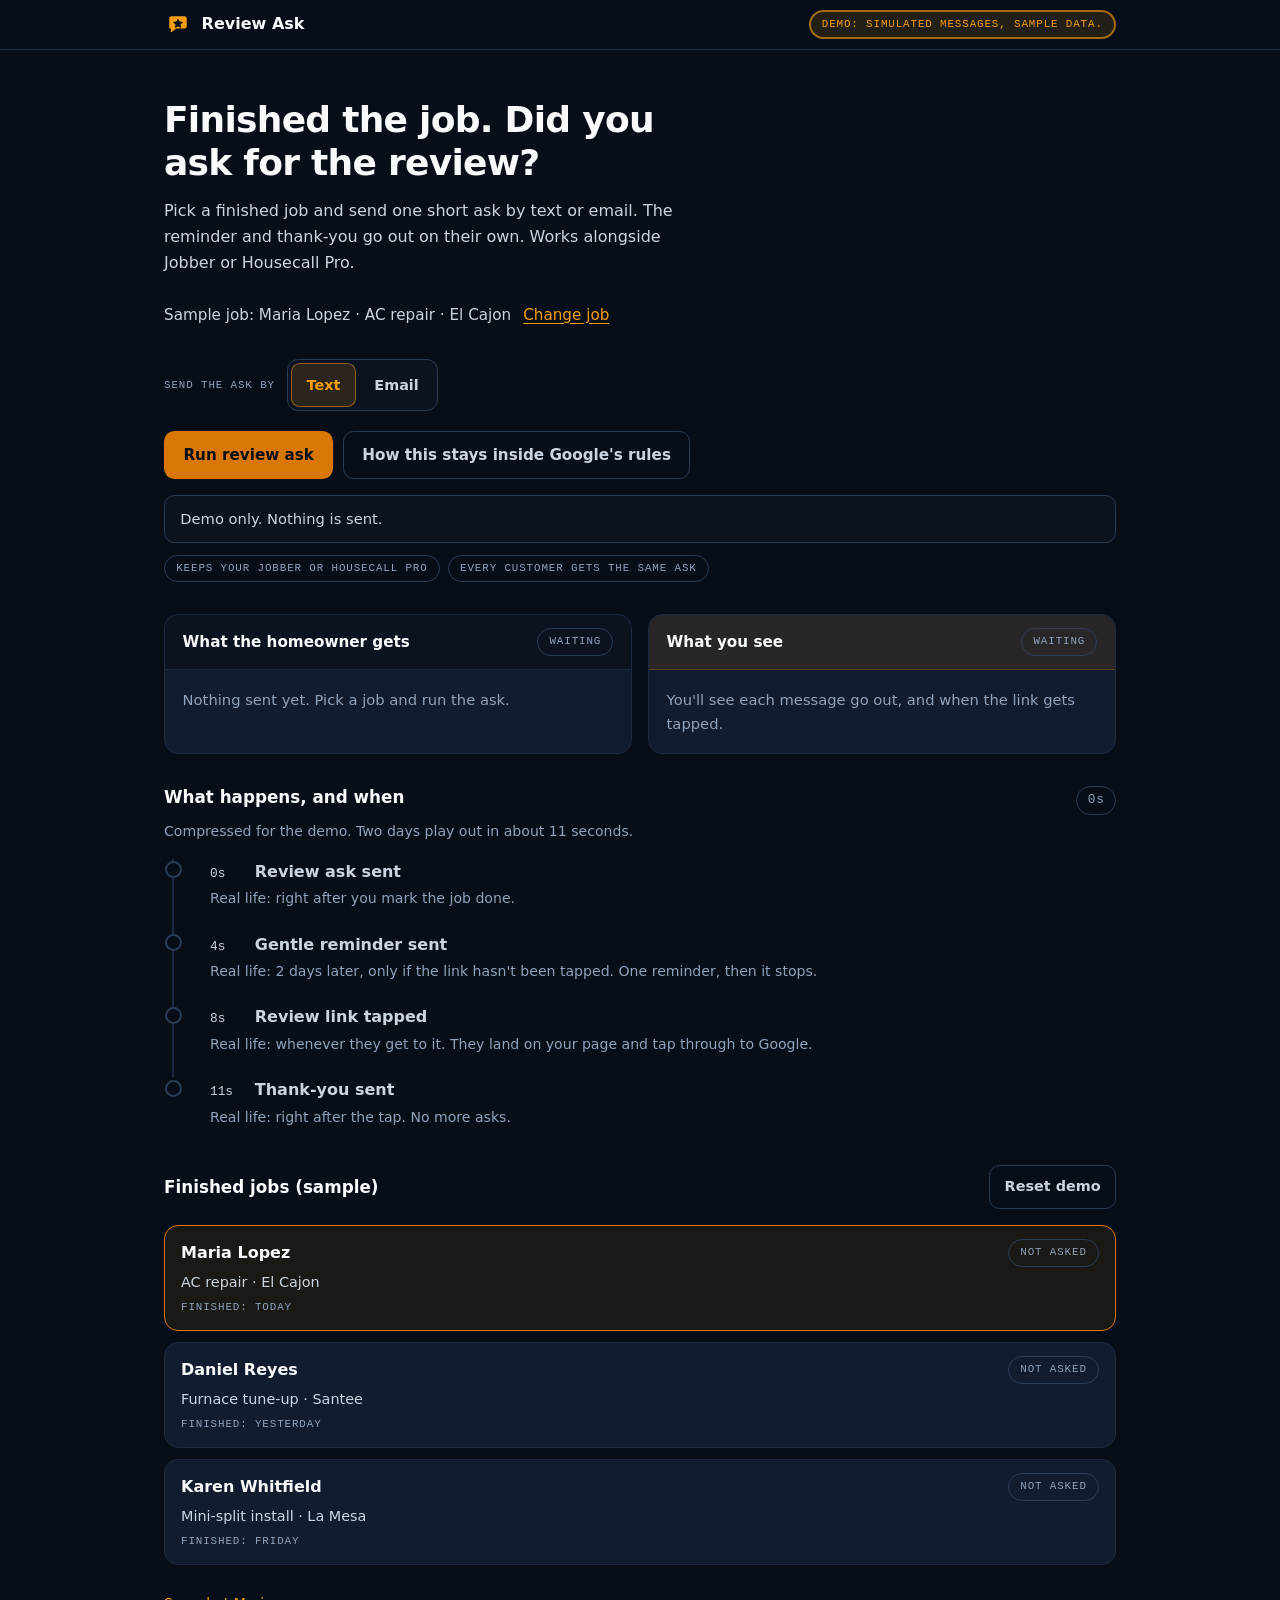
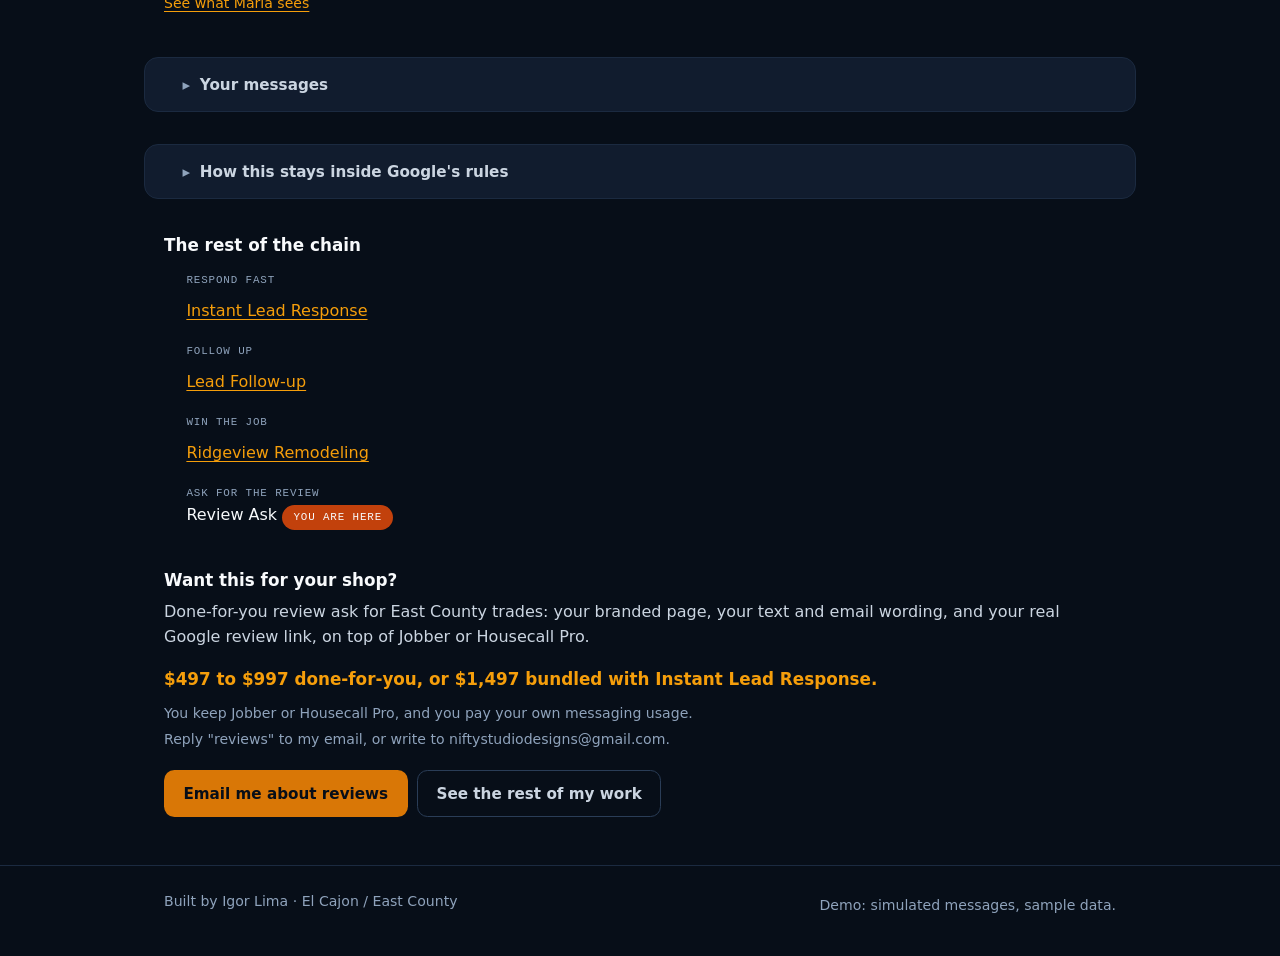
==== index.html @ 1dc6a0d9 "Review Ask: the after-job review demo The fourth demo in the chain, and the one that closes it: resp" ====
<!doctype html>
<html lang="en">
  <head>
    <!--
      First element in head on purpose: a policy that arrives after the first
      script tag has already lost. default-src 'none' means anything not named
      below is refused, so a stray CDN link or a tracker pasted in later fails
      loudly in the console instead of quietly working.

      frame-ancestors cannot be set from a meta tag, only from a response
      header, and GitHub Pages does not let you set headers. Noted in the
      README rather than pretended away.
    -->
    <meta
      http-equiv="Content-Security-Policy"
      content="default-src 'none'; script-src 'self'; style-src 'self'; img-src 'self' data:; connect-src 'none'; font-src 'none'; object-src 'none'; base-uri 'none'; form-action 'none'"
    />
    <meta name="referrer" content="no-referrer" />
    <meta charset="UTF-8" />
    <meta name="viewport" content="width=device-width, initial-scale=1" />
    <meta name="theme-color" content="#070E18" />

    <title>Review Ask: the after-job review demo for East County trades</title>
    <meta
      name="description"
      content="A simulated demo of the after-job Google review ask for HVAC and plumbing owners in East County San Diego. One short ask by text or email, a gentle reminder if the link was not tapped, and a thank-you after. Works alongside Jobber or Housecall Pro."
    />
    <meta name="author" content="Igor Lima" />
    <link rel="canonical" href="https://igorcsis.github.io/review-ask/" />
    <link rel="icon" type="image/svg+xml" href="assets/favicon.svg" />

    <!--
      Absolute URLs on purpose. Scrapers do not resolve relative paths, and a
      project page served from /review-ask/ makes that easy to get wrong. No
      og:image tag: there is no image file in this repo, and pointing at one
      that does not exist is worse than having none.
    -->
    <meta property="og:type" content="website" />
    <meta property="og:site_name" content="Review Ask" />
    <meta property="og:title" content="Finished the job. Did you ask for the review?" />
    <meta
      property="og:description"
      content="A simulated demo: one short review ask by text or email, a reminder if the link was not tapped, and a thank-you after. Nothing is sent."
    />
    <meta property="og:url" content="https://igorcsis.github.io/review-ask/" />
    <meta property="og:locale" content="en_US" />
    <meta name="twitter:card" content="summary" />

    <link rel="stylesheet" href="styles.css" />
  </head>

  <body>
    <a class="skip-link" href="#main">Skip to the demo</a>

    <header class="site-header">
      <div class="wrap">
        <span class="wordmark">
          <img src="assets/logo.svg" alt="" width="28" height="28" />
          Review Ask
        </span>
        <!--
          The honesty chip lives in the header so it is on screen at every
          scroll position, not only above the fold. Nothing here sends
          anything, and that has to be impossible to miss.
        -->
        <span class="chip chip-demo">Demo: simulated messages, sample data.</span>
      </div>
    </header>

    <main id="main">
      <section class="hero wrap">
        <h1>Finished the job. Did you ask for the review?</h1>
        <p class="sub">
          Pick a finished job and send one short ask by text or email. The reminder and thank-you
          go out on their own. Works alongside Jobber or Housecall Pro.
        </p>

        <p class="selected-line">
          <span id="selected-job">Sample job: Maria Lopez &middot; AC repair &middot; El Cajon</span>
          <a class="inline-link" href="#jobs">Change job</a>
        </p>

        <div class="source-pick">
          <span class="source-pick-label" id="channel-label">Send the ask by</span>
          <div class="segmented" role="radiogroup" aria-labelledby="channel-label">
            <button
              type="button"
              class="seg"
              role="radio"
              aria-checked="true"
              tabindex="0"
              data-channel="text"
            >
              Text
            </button>
            <button
              type="button"
              class="seg"
              role="radio"
              aria-checked="false"
              tabindex="-1"
              data-channel="email"
            >
              Email
            </button>
          </div>
        </div>

        <div class="hero-actions">
          <button id="run-ask" type="button" class="btn btn-primary">Run review ask</button>
          <a class="btn btn-ghost" href="#rules">How this stays inside Google's rules</a>
        </div>

        <!--
          One live region for the whole run, directly under the button that
          starts it, carrying the honesty line at rest. The first thing under
          the call to action is what the page will not do.
        -->
        <p id="run-status" class="status" role="status" aria-live="polite" data-tone="info">
          Demo only. Nothing is sent.
        </p>

        <div class="near-cta">
          <span class="chip chip-quiet">Keeps your Jobber or Housecall Pro</span>
          <span class="chip chip-quiet">Every customer gets the same ask</span>
        </div>
      </section>

      <noscript>
        <p class="wrap noscript-line">
          This demo needs JavaScript. Nothing on this page sends anything either way.
        </p>
      </noscript>

      <section class="panels wrap" aria-label="What each side sees">
        <article class="card card-customer">
          <div class="card-header">
            <h3>What the homeowner gets</h3>
            <span class="chip chip-quiet" id="homeowner-state">Waiting</span>
          </div>
          <div class="card-body" id="homeowner-body">
            <p class="panel-empty">Nothing sent yet. Pick a job and run the ask.</p>
          </div>
        </article>

        <article class="card card-owner">
          <div class="card-header">
            <h3>What you see</h3>
            <span class="chip chip-quiet" id="owner-state">Waiting</span>
          </div>
          <div class="card-body" id="owner-body">
            <p class="panel-empty">
              You'll see each message go out, and when the link gets tapped.
            </p>
          </div>
        </article>
      </section>

      <section class="timeline-section wrap" aria-label="What happens, and when">
        <div class="timeline-head">
          <h2>What happens, and when</h2>
          <!--
            Hidden from assistive tech: the status line already announces each
            stage, and a counter updating ten times a second would talk over it.
          -->
          <span class="elapsed" id="elapsed" data-running="false" aria-hidden="true">0s</span>
        </div>
        <p class="step-note timeline-note">
          Compressed for the demo. Two days play out in about 11 seconds.
        </p>

        <ol class="timeline" id="timeline">
          <li class="step" data-step="ask" data-state="pending">
            <div class="step-head">
              <span class="step-clock">0s</span>
              <span class="step-label">Review ask sent</span>
            </div>
            <p class="step-note">Real life: right after you mark the job done.</p>
          </li>
          <li class="step" data-step="reminder" data-state="pending">
            <div class="step-head">
              <span class="step-clock">4s</span>
              <span class="step-label">Gentle reminder sent</span>
            </div>
            <p class="step-note">
              Real life: 2 days later, only if the link hasn't been tapped. One reminder, then it
              stops.
            </p>
          </li>
          <li class="step" data-step="tapped" data-state="pending">
            <div class="step-head">
              <span class="step-clock">8s</span>
              <span class="step-label">Review link tapped</span>
            </div>
            <p class="step-note">
              Real life: whenever they get to it. They land on your page and tap through to Google.
            </p>
          </li>
          <li class="step" data-step="thanks" data-state="pending">
            <div class="step-head">
              <span class="step-clock">11s</span>
              <span class="step-label">Thank-you sent</span>
            </div>
            <p class="step-note">Real life: right after the tap. No more asks.</p>
          </li>
        </ol>
      </section>

      <section class="jobs-section wrap" id="jobs" aria-label="Finished jobs">
        <div class="section-head">
          <h2>Finished jobs (sample)</h2>
          <button id="reset-demo" type="button" class="btn btn-ghost btn-small">Reset demo</button>
        </div>

        <div class="job-list" id="job-list" role="radiogroup" aria-label="Pick a finished job">
          <p class="panel-empty" id="job-loading">Loading sample jobs&hellip;</p>
        </div>

        <p class="panel-empty jobs-empty" id="jobs-empty" hidden>
          Every sample job has been asked. Hit Reset demo to start over.
        </p>

        <p class="step-note jobs-link-line">
          <a class="inline-link" id="see-homeowner" href="ask.html?job=j1">See what Maria sees</a>
        </p>
      </section>

      <details class="accordion card wrap" id="templates">
        <summary>Your messages</summary>
        <div class="card-body">
          <p class="step-note">
            Edit the wording. Saved in this browser only. Use {first_name}, {company}, {job},
            {review_link}.
          </p>
          <div id="template-fields" class="template-fields"></div>
          <div class="hero-actions template-actions">
            <button id="save-templates" type="button" class="btn btn-primary btn-small">
              Save templates
            </button>
            <button id="restore-templates" type="button" class="btn btn-ghost btn-small">
              Restore defaults
            </button>
          </div>
          <p
            id="template-status"
            class="status"
            role="status"
            aria-live="polite"
            data-tone="info"
          ></p>
        </div>
      </details>

      <details class="accordion card wrap" id="rules">
        <summary>How this stays inside Google's rules</summary>
        <div class="card-body">
          <div class="item">
            <h4>Every customer gets the same ask.</h4>
            <p>
              No filtering for happy customers first. Google calls that review gating and doesn't
              allow it.
            </p>
          </div>
          <div class="item">
            <h4>Nothing is offered for a review.</h4>
            <p>No discounts, gift cards or drawings. Just a polite ask.</p>
          </div>
          <div class="item">
            <h4>Honest reviews, good or bad.</h4>
            <p>The wording asks for an honest review, never a 5-star one.</p>
          </div>
          <div class="item">
            <h4>Jobber and Housecall Pro can already ask.</h4>
            <p>
              They stay your system of record. What this adds is your branded page, wording that
              stays inside the rules, and a local setup with a walkthrough.
            </p>
          </div>
        </div>
      </details>

      <section class="chain wrap" aria-label="The rest of the chain">
        <h2>The rest of the chain</h2>
        <ol class="chain-list">
          <li>
            <span class="chain-step">Respond fast</span>
            <a
              class="inline-link"
              href="https://igorcsis.github.io/instant-lead-response/"
              target="_blank"
              rel="noopener noreferrer"
              >Instant Lead Response</a
            >
          </li>
          <li>
            <span class="chain-step">Follow up</span>
            <a
              class="inline-link"
              href="https://igorcsis.github.io/lead-followup/"
              target="_blank"
              rel="noopener noreferrer"
              >Lead Follow-up</a
            >
          </li>
          <li>
            <span class="chain-step">Win the job</span>
            <a
              class="inline-link"
              href="https://igorcsis.github.io/ridgeview-remodeling-demo/"
              target="_blank"
              rel="noopener noreferrer"
              >Ridgeview Remodeling</a
            >
          </li>
          <li class="chain-here">
            <span class="chain-step">Ask for the review</span>
            <span>Review Ask <span class="chip chip-done">You are here</span></span>
          </li>
        </ol>
      </section>

      <section class="offer wrap" aria-label="What a local install costs">
        <h2>Want this for your shop?</h2>
        <p class="sub offer-sub">
          Done-for-you review ask for East County trades: your branded page, your text and email
          wording, and your real Google review link, on top of Jobber or Housecall Pro.
        </p>

        <p class="price-line">
          $497 to $997 done-for-you, or $1,497 bundled with Instant Lead Response.
        </p>

        <p class="step-note offer-note">
          You keep Jobber or Housecall Pro, and you pay your own messaging usage.
        </p>

        <p class="step-note">
          Reply "reviews" to my email, or write to niftystudiodesigns@gmail.com.
        </p>

        <div class="hero-actions">
          <a class="btn btn-primary" href="mailto:niftystudiodesigns@gmail.com?subject=reviews">
            Email me about reviews
          </a>
          <a
            class="btn btn-ghost"
            href="https://igorcsis.github.io/niftyai-portfolio/"
            target="_blank"
            rel="noopener noreferrer"
          >
            See the rest of my work
          </a>
        </div>
      </section>
    </main>

    <footer class="site-footer">
      <div class="wrap">
        <p>Built by Igor Lima &middot; El Cajon / East County</p>
        <p class="step-note">Demo: simulated messages, sample data.</p>
      </div>
    </footer>

    <script src="data.js"></script>
    <script src="app.js"></script>
  </body>
</html>
---- styles.css ----
/*
 * Review Ask: the demo's styles.
 *
 * Hand written rather than a framework on purpose. The whole demo is a
 * handful of files served straight from GitHub Pages, so there is no build
 * step, no dependency to keep current, and nothing that can quietly drop a
 * class it compiled. It also stays free to host forever, which is the point.
 *
 * The tokens are the contractor lane shared with the Instant Lead Response,
 * Lead Follow-up and Ridgeview demos: deep ink, sand text, ember accent.
 * System fonts only, so the page makes no network request once it has loaded.
 * The Content-Security-Policy on both pages forbids inline styles, so there
 * is not a single style attribute in the markup either.
 */


:root {
  --ink-950: #070e18;
  --ink-900: #0b1220;
  --ink-800: #111c2e;
  --ink-700: #1b2a40;
  --ink-600: #2a3d57;

  --sand-50: #f8fafc;
  --sand-200: #cbd5e1;
  --sand-400: #8fa3bc;

  --ember-400: #f59e0b;
  --ember-500: #d97706;
  --ember-600: #c2410c;

  /* No mint token. Done states are ember; mint is the security lane. */
  --warn: #fbbf24;
  --warn-bg: #2a2109;
  --bad: #f87171;
  --bad-bg: #2b1417;

  --radius-card: 0.875rem;
  --tap: 2.75rem;

  --sans: system-ui, -apple-system, "Segoe UI", Roboto, Helvetica, Arial, sans-serif;
  --mono: ui-monospace, SFMono-Regular, "SF Mono", Menlo, Consolas, "Liberation Mono", monospace;
}

*,
*::before,
*::after {
  box-sizing: border-box;
}

body {
  margin: 0;
  background: var(--ink-950);
  color: var(--sand-200);
  font-family: var(--sans);
  line-height: 1.6;
  -webkit-font-smoothing: antialiased;
}

/* Ember, not teal. Teal belongs to the security lane. */
:focus-visible {
  outline: 2px solid var(--ember-400);
  outline-offset: 2px;
  border-radius: 6px;
}

::selection {
  background: var(--ember-500);
  color: #fff;
}

h1,
h2,
h3 {
  color: var(--sand-50);
  line-height: 1.2;
  margin: 0;
}

p {
  margin: 0;
}

a {
  color: var(--ember-400);
}

.wrap {
  max-width: 62rem;
  margin: 0 auto;
  padding: 0 1.25rem;
}

.sr-only {
  position: absolute;
  width: 1px;
  height: 1px;
  padding: 0;
  margin: -1px;
  overflow: hidden;
  clip: rect(0, 0, 0, 0);
  white-space: nowrap;
  border: 0;
}

/* ------------------------------------------------------------------ chrome */

/*
 * Sticky on purpose. The honesty chip is the one thing on this page that has
 * to be readable at every scroll position, and a header that scrolls away
 * takes it with it. The bar is kept short so it costs little on a phone.
 */
.site-header {
  position: sticky;
  top: 0;
  z-index: 20;
  background: var(--ink-950);
  border-bottom: 1px solid var(--ink-700);
}

.site-header .wrap {
  display: flex;
  align-items: center;
  justify-content: space-between;
  gap: 0.5rem 0.75rem;
  padding-top: 0.6rem;
  padding-bottom: 0.6rem;
  flex-wrap: wrap;
}

/*
 * Anything an in-page link jumps to has to clear the sticky bar, or the
 * heading lands underneath it and the visitor thinks the link is broken.
 */
:target,
[id] {
  scroll-margin-top: 6rem;
}

.wordmark {
  display: flex;
  align-items: center;
  gap: 0.6rem;
  font-weight: 600;
  color: var(--sand-50);
}

.wordmark img {
  width: 1.75rem;
  height: 1.75rem;
}

/* ------------------------------------------------------------------- chips */

.chip {
  display: inline-flex;
  align-items: center;
  gap: 0.4rem;
  border-radius: 999px;
  padding: 0.25rem 0.7rem;
  font-family: var(--mono);
  font-size: 0.68rem;
  letter-spacing: 0.08em;
  text-transform: uppercase;
  white-space: nowrap;
}

/*
 * The honesty chip. Two pixels of border rather than one, so it reads as a
 * notice rather than another label, and stays distinct from the filled
 * ember state badges on the panels.
 */
.chip-demo {
  border: 2px solid rgba(245, 158, 11, 0.6);
  background: rgba(245, 158, 11, 0.12);
  color: var(--ember-400);
}

.chip-quiet {
  border: 1px solid var(--ink-600);
  color: var(--sand-400);
}

/*
 * A step that finished. Filled ember, not mint: this page shares the
 * contractor lane with the Ridgeview and Lead Follow-up demos, and mint
 * green belongs to the security lane, which is a different business.
 */
.chip-done {
  background: var(--ember-600);
  color: var(--sand-50);
}

.chip-warn {
  background: var(--warn-bg);
  color: var(--warn);
}

.chip-bad {
  background: var(--bad-bg);
  color: var(--bad);
}

/* ----------------------------------------------------------------- buttons */

.btn {
  display: inline-flex;
  align-items: center;
  justify-content: center;
  gap: 0.5rem;
  min-height: var(--tap);
  padding: 0.65rem 1.15rem;
  border-radius: 0.65rem;
  border: 1px solid transparent;
  font: inherit;
  font-size: 0.95rem;
  font-weight: 600;
  cursor: pointer;
  transition: background-color 0.15s ease, border-color 0.15s ease, color 0.15s ease;
}

.btn-primary {
  background: var(--ember-500);
  color: var(--ink-950);
}

.btn-primary:hover {
  background: var(--ember-400);
}

.btn-ghost {
  border-color: var(--ink-600);
  background: transparent;
  color: var(--sand-200);
}

.btn-ghost:hover {
  border-color: var(--ember-400);
  color: var(--ember-400);
}

/* A disabled control must not look live. */
.btn:disabled {
  opacity: 0.5;
  cursor: not-allowed;
}

.btn:disabled:hover {
  background: var(--ember-500);
  border-color: transparent;
  color: var(--ink-950);
}

.btn-ghost:disabled:hover {
  background: transparent;
  border-color: var(--ink-600);
  color: var(--sand-200);
}

/* -------------------------------------------------------------------- hero */

/*
 * Longhand, not the padding shorthand. The hero is also a .wrap, and a
 * shorthand here would reset that class's side gutters to zero and push the
 * headline flat against the edge of a phone screen.
 */
.hero {
  padding-top: 2rem;
}

.hero h1 {
  font-size: 1.75rem;
  letter-spacing: -0.02em;
  max-width: 20ch;
}

.hero .sub {
  margin-top: 0.9rem;
  max-width: 54ch;
  color: var(--sand-200);
}

.hero-actions {
  margin-top: 1.25rem;
  display: flex;
  flex-wrap: wrap;
  align-items: center;
  gap: 0.6rem;
}

.near-cta {
  margin-top: 0.75rem;
  display: flex;
  flex-wrap: wrap;
  gap: 0.5rem;
}

/* ------------------------------------------------------- segmented control */

.source-pick {
  margin-top: 1.4rem;
  display: flex;
  flex-wrap: wrap;
  align-items: center;
  gap: 0.5rem 0.75rem;
}

.source-pick-label {
  font-family: var(--mono);
  font-size: 0.68rem;
  letter-spacing: 0.08em;
  text-transform: uppercase;
  color: var(--sand-400);
}

.segmented {
  display: inline-flex;
  padding: 0.2rem;
  gap: 0.2rem;
  border: 1px solid var(--ink-600);
  border-radius: 0.7rem;
  background: var(--ink-900);
}

.seg {
  min-height: var(--tap);
  padding: 0.4rem 0.9rem;
  border: 1px solid transparent;
  border-radius: 0.55rem;
  background: transparent;
  font: inherit;
  font-size: 0.9rem;
  font-weight: 600;
  color: var(--sand-200);
  cursor: pointer;
  transition: background-color 0.15s ease, color 0.15s ease, border-color 0.15s ease;
}

.seg:hover:not([aria-checked="true"]):not(:disabled) {
  background: var(--ink-800);
}

.seg[aria-checked="true"] {
  background: rgba(245, 158, 11, 0.14);
  border-color: rgba(245, 158, 11, 0.5);
  color: var(--ember-400);
}

.seg:disabled {
  opacity: 0.5;
  cursor: not-allowed;
}

/* -------------------------------------------------------------------- card */

.card {
  border: 1px solid var(--ink-700);
  border-radius: var(--radius-card);
  background: var(--ink-800);
}

.card-header {
  display: flex;
  align-items: center;
  justify-content: space-between;
  gap: 0.75rem;
  padding: 0.85rem 1.1rem;
  border-bottom: 1px solid var(--ink-700);
  border-radius: var(--radius-card) var(--radius-card) 0 0;
}

.card-header h3 {
  font-size: 0.95rem;
}

.card-body {
  padding: 1.1rem;
}

/* The owner side is the one being sold, so it carries the accent. */
.card-owner .card-header {
  background: rgba(217, 119, 6, 0.12);
  border-bottom-color: rgba(245, 158, 11, 0.25);
}

.card-customer .card-header {
  background: var(--ink-900);
}

/* ------------------------------------------------------------------ panels */

.panels {
  margin-top: 2rem;
  display: grid;
  gap: 1rem;
}

.panel-empty {
  color: var(--sand-400);
  font-size: 0.92rem;
}

/* A message the customer would receive. Left aligned, plain. */
.bubble {
  border: 1px solid var(--ink-700);
  background: var(--ink-950);
  border-radius: 0.75rem;
  padding: 0.85rem 0.95rem;
  font-size: 0.92rem;
  color: var(--sand-200);
}

.bubble + .bubble {
  margin-top: 0.65rem;
}

.bubble-meta {
  display: flex;
  flex-wrap: wrap;
  gap: 0.5rem;
  align-items: center;
  margin-bottom: 0.5rem;
  font-family: var(--mono);
  font-size: 0.68rem;
  color: var(--sand-400);
}

/* The customer's own reply, so it reads as coming from the other side. */
.bubble-reply {
  border-color: rgba(245, 158, 11, 0.3);
  background: rgba(245, 158, 11, 0.07);
}

.notify {
  border: 1px solid rgba(245, 158, 11, 0.3);
  background: var(--ink-950);
  border-radius: 0.75rem;
  padding: 0.95rem;
}

.notify-line {
  display: flex;
  flex-wrap: wrap;
  gap: 0.4rem 0.75rem;
  margin-top: 0.7rem;
  font-size: 0.9rem;
}

.notify-line dt {
  font-family: var(--mono);
  font-size: 0.68rem;
  text-transform: uppercase;
  letter-spacing: 0.08em;
  color: var(--sand-400);
  margin: 0;
  min-width: 5.5rem;
}

.notify-line dd {
  margin: 0;
  color: var(--sand-50);
  font-weight: 600;
}

/* Marks the sample phone itself, not just the page around it. */
.notify-tag {
  border: 1px solid rgba(245, 158, 11, 0.5);
  border-radius: 999px;
  padding: 0.05rem 0.45rem;
  letter-spacing: 0.08em;
  text-transform: uppercase;
  color: var(--ember-400);
}

.notify-body {
  margin-top: 0.9rem;
  padding-top: 0.9rem;
  border-top: 1px solid var(--ink-700);
  font-size: 0.92rem;
}

/* ---------------------------------------------------------------- timeline */

.timeline-section {
  margin-top: 2rem;
}

.timeline-head {
  display: flex;
  flex-wrap: wrap;
  align-items: baseline;
  justify-content: space-between;
  gap: 0.5rem 1rem;
}

.timeline-head h2 {
  font-size: 1.05rem;
}

/*
 * The elapsed readout. It exists because the steps really do land at 8 and
 * 12 seconds, and a number counting up is the difference between a page that
 * looks slow and a page that is visibly timing itself.
 */
.elapsed {
  font-family: var(--mono);
  font-size: 0.8rem;
  letter-spacing: 0.06em;
  padding: 0.2rem 0.65rem;
  border-radius: 999px;
  border: 1px solid var(--ink-600);
  color: var(--sand-400);
}

.elapsed[data-running="true"] {
  border-color: rgba(245, 158, 11, 0.5);
  color: var(--ember-400);
}

.timeline {
  list-style: none;
  margin: 1rem 0 0;
  padding: 0;
}

.step {
  position: relative;
  padding: 0 0 1.35rem 2.25rem;
  border-left: 2px solid var(--ink-700);
  margin-left: 0.5rem;
}

.step:last-child {
  padding-bottom: 0;
  border-left-color: transparent;
}

.step::before {
  content: "";
  position: absolute;
  left: -0.55rem;
  top: 0.15rem;
  width: 1.05rem;
  height: 1.05rem;
  border-radius: 999px;
  border: 2px solid var(--ink-600);
  background: var(--ink-950);
}

.step-head {
  display: flex;
  flex-wrap: wrap;
  align-items: baseline;
  gap: 0.6rem;
}

/*
 * Pending is the state most of this timeline spends most of its time in, so
 * it is set at reading strength rather than dimmed to near invisibility. The
 * difference between pending and done is the rail and the dot, not whether
 * you can make the words out.
 */
.step-clock {
  font-family: var(--mono);
  font-size: 0.8rem;
  color: var(--sand-200);
  min-width: 2.2rem;
}

.step-label {
  color: var(--sand-200);
  font-weight: 600;
}

.step-note {
  margin-top: 0.2rem;
  font-size: 0.88rem;
  color: var(--sand-400);
}

/* Active: the step being simulated right now. */
.step[data-state="active"] {
  border-left-color: var(--ember-500);
}

.step[data-state="active"]::before {
  border-color: var(--ember-400);
  background: var(--ember-500);
  animation: step-pulse 1s ease-in-out infinite;
}

.step[data-state="active"] .step-label,
.step[data-state="active"] .step-clock {
  color: var(--ember-400);
}

/*
 * Done: finished and staying on screen. Ember like the active step, but
 * solid and still, where active pulses. The difference a visitor reads is
 * movement, not hue, which is also what keeps this legible without colour.
 */
.step[data-state="done"] {
  border-left-color: var(--ember-600);
}

.step[data-state="done"]::before {
  border-color: var(--ember-400);
  background: var(--ember-500);
}

.step[data-state="done"] .step-label {
  color: var(--sand-50);
}

.step[data-state="done"] .step-clock {
  color: var(--ember-400);
}

@keyframes step-pulse {
  0%,
  100% {
    box-shadow: 0 0 0 0 rgba(245, 158, 11, 0.45);
  }
  50% {
    box-shadow: 0 0 0 6px rgba(245, 158, 11, 0);
  }
}

/* --------------------------------------------------------------- accordion */

.accordion {
  margin-top: 2rem;
}

.accordion summary {
  cursor: pointer;
  list-style: none;
  padding: 0.9rem 1.1rem;
  min-height: var(--tap);
  display: flex;
  align-items: center;
  color: var(--sand-200);
  font-weight: 600;
  font-size: 0.95rem;
}

.accordion summary::-webkit-details-marker {
  display: none;
}

.accordion summary::before {
  content: "\25B8";
  margin-right: 0.6rem;
  color: var(--sand-400);
}

.accordion[open] summary::before {
  content: "\25BE";
}

.accordion .card-body {
  border-top: 1px solid var(--ink-700);
}

.accordion h4 {
  margin: 0 0 0.3rem;
  color: var(--sand-50);
  font-size: 0.92rem;
}

.accordion .item + .item {
  margin-top: 1.1rem;
}

.accordion p {
  font-size: 0.92rem;
  color: var(--sand-400);
}

/* ------------------------------------------------------------------- offer */

.offer {
  margin-top: 2.5rem;
}

.offer-grid {
  display: grid;
  gap: 0.75rem;
  margin-top: 1rem;
}

.offer-item {
  border: 1px solid var(--ink-700);
  border-radius: 0.65rem;
  background: var(--ink-900);
  padding: 0.9rem 1rem;
}

.offer-item dt {
  font-family: var(--mono);
  font-size: 0.68rem;
  text-transform: uppercase;
  letter-spacing: 0.08em;
  color: var(--sand-400);
}

.offer-item dd {
  margin: 0.35rem 0 0;
  color: var(--sand-50);
  font-weight: 600;
}

/* ------------------------------------------------------------------ status */

.status {
  margin-top: 1rem;
  border-radius: 0.65rem;
  padding: 0.7rem 0.95rem;
  font-size: 0.92rem;
  border: 1px solid var(--ink-600);
  background: var(--ink-900);
  color: var(--sand-200);
}

.status[data-tone="error"] {
  border-color: rgba(248, 113, 113, 0.4);
  background: var(--bad-bg);
  color: var(--bad);
}

/*
 * The status line never hides. At rest it carries the honesty note, so the
 * first thing under the button that starts the demo is what the demo will
 * not do.
 */
.status[hidden] {
  display: none;
}

/* ------------------------------------------------------------------ footer */

.site-footer {
  margin-top: 3rem;
  border-top: 1px solid var(--ink-700);
}

.site-footer .wrap {
  display: flex;
  flex-wrap: wrap;
  gap: 0.6rem 1.5rem;
  justify-content: space-between;
  padding-top: 1.5rem;
  padding-bottom: 2.5rem;
  font-size: 0.88rem;
  color: var(--sand-400);
}

/* ------------------------------------------------------------------ larger */

@media (min-width: 40rem) {
  .hero {
    padding-top: 3rem;
  }

  .hero h1 {
    font-size: 2.25rem;
  }

  .panels {
    grid-template-columns: 1fr 1fr;
  }

  .offer-grid {
    grid-template-columns: repeat(3, 1fr);
  }
}

/* Reduced motion: no pulse, no transitions. The steps still sequence, they
   just arrive without animation. */
@media (prefers-reduced-motion: reduce) {
  *,
  *::before,
  *::after {
    animation-duration: 0.01ms !important;
    animation-iteration-count: 1 !important;
    transition-duration: 0.01ms !important;
  }
}

/* ==========================================================================
   Review Ask components
   ========================================================================== */

/* Skip link. First tab stop, visible the moment it takes focus. */
.skip-link {
  position: absolute;
  left: -9999px;
  top: 0;
  z-index: 10;
  padding: 0.7rem 1rem;
  background: var(--ember-500);
  color: var(--ink-950);
  font-weight: 700;
  border-radius: 0 0 0.6rem 0;
}

.skip-link:focus-visible {
  left: 0;
}

/* Status tones beyond the error one the shared sheet ships with. */
.status[data-tone="done"] {
  border-color: rgba(245, 158, 11, 0.45);
  color: var(--ember-400);
}

.status[data-tone="warn"] {
  border-color: rgba(251, 191, 36, 0.45);
  background: var(--warn-bg);
  color: var(--warn);
}

.status[data-tone="bad"] {
  border-color: rgba(248, 113, 113, 0.4);
  background: var(--bad-bg);
  color: var(--bad);
}

.status:empty {
  display: none;
}

/* The selected job, sitting between the sub and the controls. */
.selected-line {
  margin-top: 1.1rem;
  display: flex;
  flex-wrap: wrap;
  gap: 0.5rem 0.75rem;
  align-items: baseline;
  font-size: 0.95rem;
  color: var(--sand-200);
}

.inline-link {
  color: var(--ember-400);
  text-decoration: underline;
  text-underline-offset: 0.2em;
}

.inline-link:hover {
  color: var(--sand-50);
}

.noscript-line {
  margin: 0 auto 1rem;
  border: 1px solid var(--ink-600);
  border-radius: var(--radius-card);
  background: var(--warn-bg);
  color: var(--warn);
  padding: 0.85rem 1rem;
}

.timeline-note {
  margin-top: 0.35rem;
}

/* ------------------------------------------------------------- job list */

.jobs-section {
  padding-top: 2.25rem;
}

.section-head {
  display: flex;
  flex-wrap: wrap;
  gap: 0.75rem;
  align-items: center;
  justify-content: space-between;
}

.section-head h2 {
  font-size: 1.05rem;
}

.btn-small {
  min-height: var(--tap);
  padding: 0.5rem 0.9rem;
  font-size: 0.9rem;
}

.job-list {
  margin-top: 1rem;
  display: grid;
  gap: 0.65rem;
}

.job-card {
  display: grid;
  gap: 0.3rem;
  width: 100%;
  min-height: var(--tap);
  text-align: left;
  padding: 0.85rem 1rem;
  border-radius: var(--radius-card);
  border: 1px solid var(--ink-700);
  background: var(--ink-800);
  color: var(--sand-200);
  font: inherit;
  cursor: pointer;
}

.job-card:hover:not([aria-checked="true"]):not(:disabled) {
  border-color: var(--ink-600);
}

.job-card[aria-checked="true"] {
  border-color: var(--ember-500);
  background: rgba(245, 158, 11, 0.08);
}

.job-card:disabled {
  opacity: 0.5;
  cursor: not-allowed;
}

.job-head {
  display: flex;
  flex-wrap: wrap;
  gap: 0.5rem;
  align-items: center;
  justify-content: space-between;
}

.job-name {
  color: var(--sand-50);
  font-weight: 600;
}

.job-meta {
  font-size: 0.9rem;
}

.job-finished {
  font-family: var(--mono);
  font-size: 0.68rem;
  letter-spacing: 0.08em;
  text-transform: uppercase;
  color: var(--sand-400);
}

.jobs-empty {
  margin-top: 0.85rem;
}

.jobs-link-line {
  margin-top: 1rem;
}

/* ------------------------------------------------------ template editor */

.template-fields {
  display: grid;
  gap: 1.25rem;
  margin-top: 1rem;
}

.template-field {
  display: grid;
  gap: 0.4rem;
}

.template-label {
  font-family: var(--mono);
  font-size: 0.68rem;
  letter-spacing: 0.08em;
  text-transform: uppercase;
  color: var(--sand-400);
}

.template-input {
  width: 100%;
  min-height: var(--tap);
  padding: 0.6rem 0.75rem;
  border-radius: 0.6rem;
  border: 1px solid var(--ink-600);
  background: var(--ink-900);
  color: var(--sand-200);
  font: inherit;
  font-size: 0.92rem;
  line-height: 1.5;
  resize: vertical;
}

.template-count {
  font-family: var(--mono);
  font-size: 0.72rem;
  color: var(--sand-400);
  margin: 0;
}

.template-count[data-over="true"] {
  color: var(--warn);
}

.template-preview-label {
  font-family: var(--mono);
  font-size: 0.68rem;
  letter-spacing: 0.08em;
  text-transform: uppercase;
  color: var(--sand-400);
  margin: 0.25rem 0 0;
}

.template-preview {
  white-space: pre-wrap;
  overflow-wrap: anywhere;
  border-left: 2px solid var(--ember-500);
  padding: 0.35rem 0 0.35rem 0.7rem;
  font-size: 0.92rem;
  color: var(--sand-200);
}

.template-actions {
  margin-top: 1.25rem;
}

/* --------------------------------------------------------------- panels */

.email-card {
  border: 1px solid var(--ink-600);
  border-radius: 0.7rem;
  background: var(--ink-900);
  padding: 0.75rem 0.9rem;
}

.email-card + .email-card {
  margin-top: 0.75rem;
}

.email-subject {
  color: var(--sand-50);
  font-weight: 600;
  margin-top: 0.3rem;
}

.email-body {
  margin-top: 0.4rem;
  white-space: pre-wrap;
  overflow-wrap: anywhere;
  font-size: 0.92rem;
}

.bubble-body {
  overflow-wrap: anywhere;
}

.trail-line {
  display: flex;
  flex-wrap: wrap;
  gap: 0.35rem 0.75rem;
  align-items: baseline;
  justify-content: space-between;
  padding: 0.6rem 0;
  border-bottom: 1px solid var(--ink-700);
}

.trail-line:last-child {
  border-bottom: 0;
}

.trail-label {
  color: var(--sand-50);
  font-weight: 600;
  font-size: 0.95rem;
}

.trail-detail {
  font-family: var(--mono);
  font-size: 0.78rem;
  color: var(--sand-400);
  overflow-wrap: anywhere;
}

/* ---------------------------------------------------------- the chain */

.chain {
  padding-top: 2.25rem;
}

.chain h2 {
  font-size: 1.05rem;
}

.chain-list {
  margin: 1rem 0 0;
  padding-left: 1.2rem;
  display: grid;
  gap: 0.6rem;
  color: var(--sand-200);
}

.chain-list li {
  padding-left: 0.2rem;
}

.chain-step {
  display: block;
  font-family: var(--mono);
  font-size: 0.68rem;
  letter-spacing: 0.08em;
  text-transform: uppercase;
  color: var(--sand-400);
}

.chain-here {
  color: var(--sand-50);
}

/* ---------------------------------------------------------------- offer */

.offer h2 {
  font-size: 1.05rem;
}

.offer-sub {
  margin-top: 0.5rem;
}

.price-line {
  margin-top: 1rem;
  font-size: 1.05rem;
  font-weight: 700;
  color: var(--ember-400);
}

.offer-note {
  margin-top: 0.6rem;
}

/* ------------------------------------------------------ homeowner page */

.ask-main {
  max-width: 28rem;
  margin: 0 auto;
  padding: 1.5rem 1rem 2.5rem;
}

.ask-card {
  background: var(--ink-900);
  padding: 1.25rem 1.15rem 1.4rem;
}

.brand-block {
  display: flex;
  gap: 0.75rem;
  align-items: center;
}

.brand-name {
  color: var(--sand-50);
  font-weight: 700;
}

.brand-tag {
  font-family: var(--mono);
  font-size: 0.68rem;
  letter-spacing: 0.08em;
  text-transform: uppercase;
  color: var(--sand-400);
}

.ask-card h1 {
  margin-top: 1.25rem;
  font-size: 1.5rem;
}

.ask-body {
  margin-top: 0.75rem;
  color: var(--sand-200);
}

.btn-block {
  display: flex;
  width: 100%;
  margin-top: 1.5rem;
  min-height: 3rem;
  font-size: 1.02rem;
}

.sample-label {
  margin-top: 0.7rem;
}

.sample-url {
  margin-top: 0.35rem;
  font-family: var(--mono);
  font-size: 0.72rem;
  color: var(--sand-400);
  overflow-wrap: anywhere;
}

.ask-secondary {
  margin-top: 1.25rem;
}

.link-button {
  min-height: var(--tap);
  padding: 0.5rem 0;
  background: none;
  border: 0;
  color: var(--sand-400);
  font: inherit;
  font-size: 0.95rem;
  text-decoration: underline;
  text-underline-offset: 0.2em;
  cursor: pointer;
}

.link-button:hover {
  color: var(--sand-50);
}

.privacy-line {
  margin-top: 1.25rem;
  border-top: 1px solid var(--ink-700);
  padding-top: 0.9rem;
}

.back-line {
  margin-top: 1.25rem;
  text-align: center;
}

/*
 * The honesty chip carries a full sentence, not a word, so it has to be
 * allowed to wrap. Left at the shared nowrap it pushed the page 7px wide at
 * 320px, which is the one width where a horizontal scrollbar is least
 * forgivable.
 */
.chip-demo {
  white-space: normal;
}

/*
 * Text links get a real target rather than the height of their own line box.
 * inline-flex keeps them sitting in the sentence where they were, and the
 * min-height is what a thumb actually needs.
 */
.inline-link {
  display: inline-flex;
  align-items: center;
  min-height: var(--tap);
}

.chain-list li {
  padding-left: 0.2rem;
  display: flex;
  flex-direction: column;
}

/*
 * Anchors that are buttons should not carry the underline anchors get. The
 * Instant Lead Response sheet leaves it on, which puts a line through the
 * middle of a solid ember pill; worth diverging from the family by one
 * declaration rather than copying the artefact across.
 */
.btn {
  text-decoration: none;
}

/*
 * The selected job and its "Change job" link belong on one line of thought.
 * Giving the link a 44px target added a row gap that read as two unrelated
 * lines, so the row gap goes and the column gap stays.
 */
.selected-line {
  gap: 0 0.75rem;
  align-items: center;
}
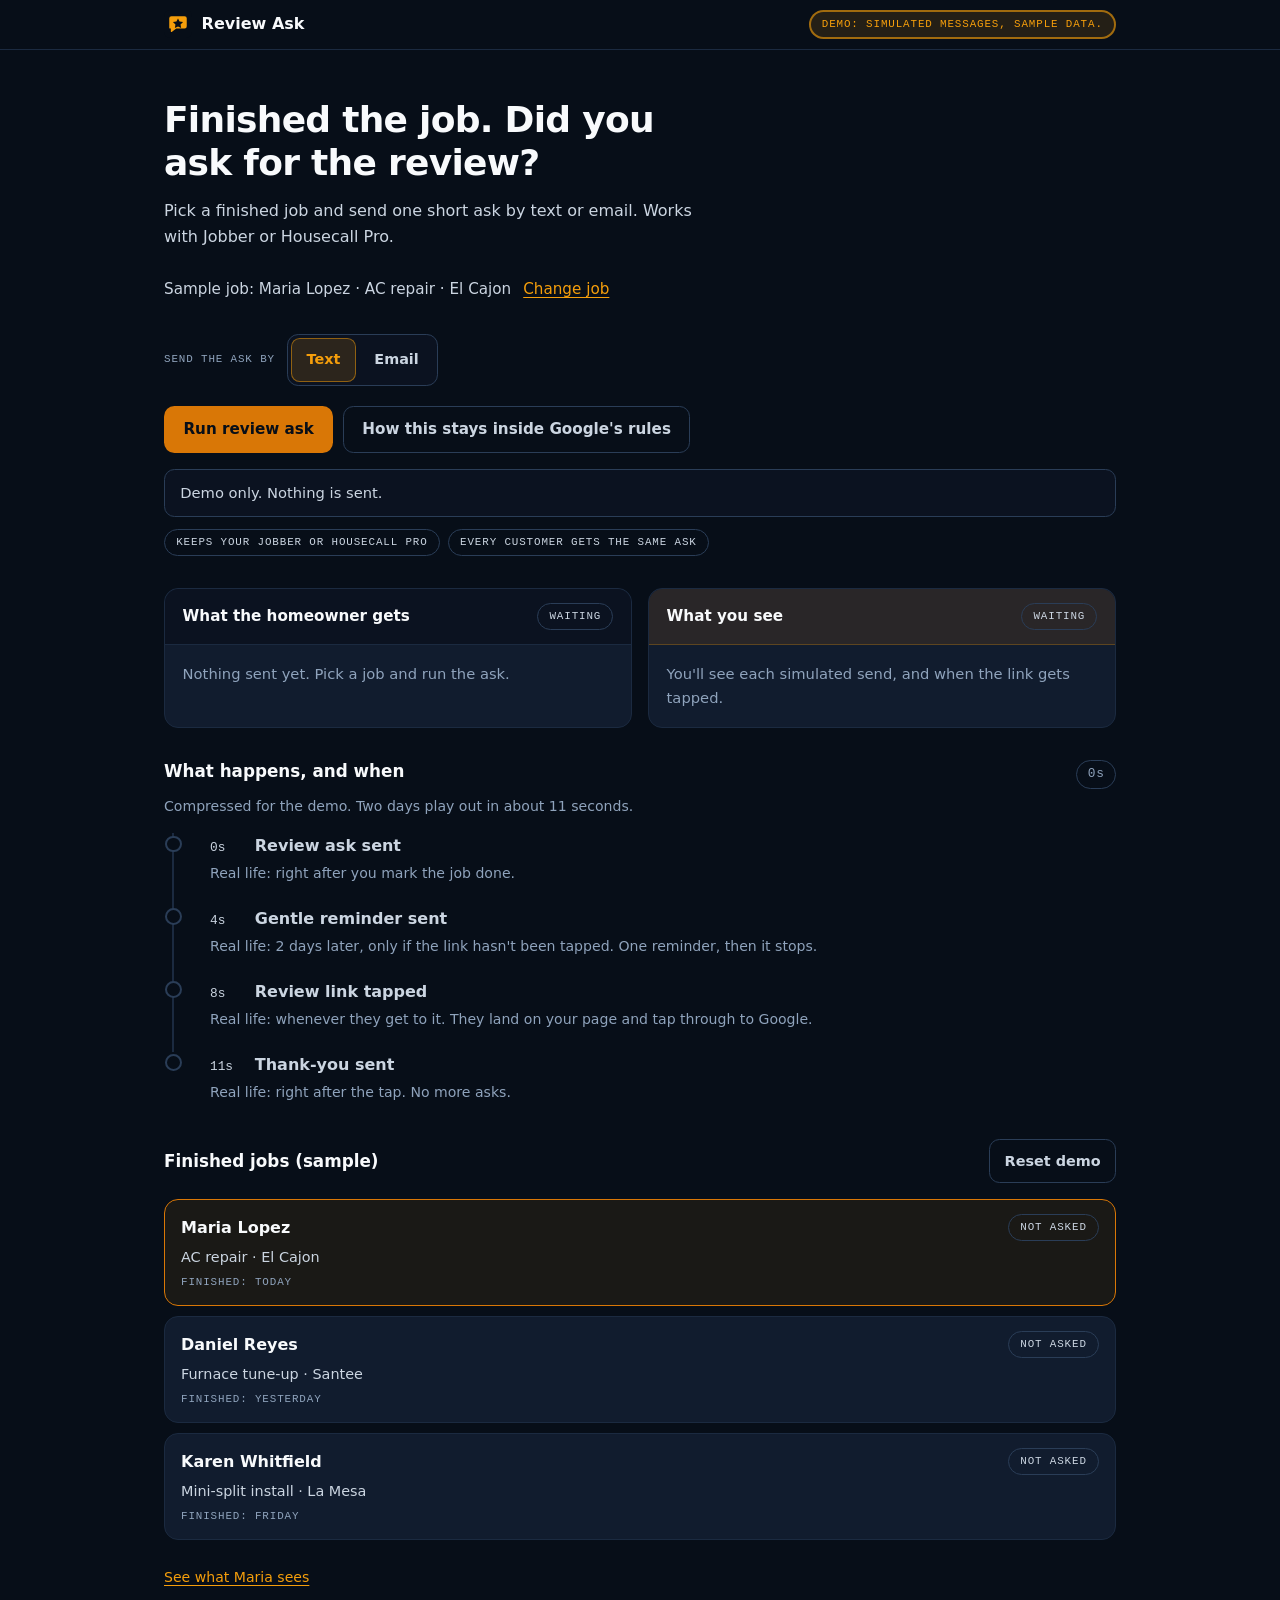
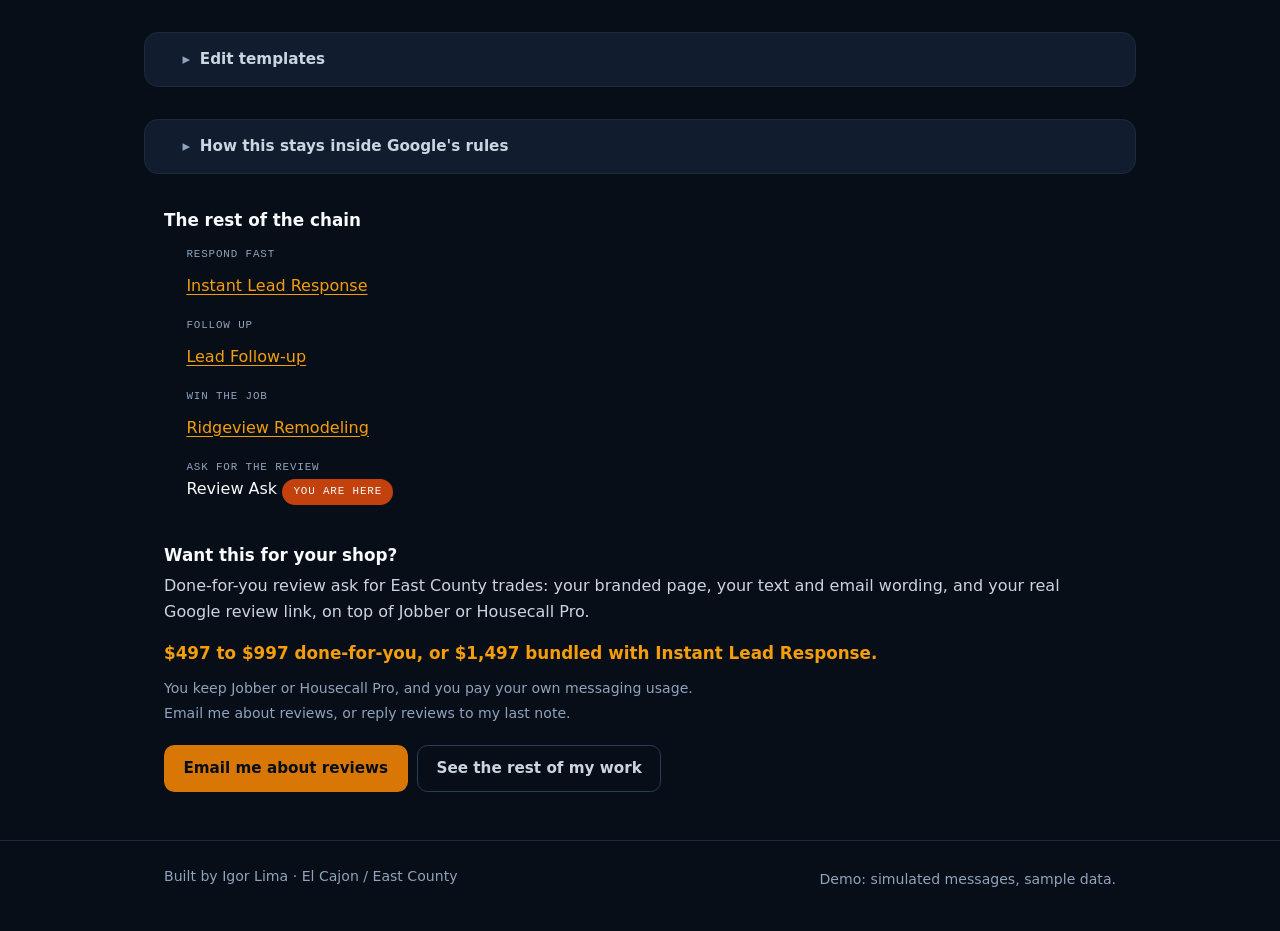
==== commit 1a42c32e: "Polish the first screen on a phone, and keep Run again primary At 375x667 the Run button was visible" ====
--- a/index.html
+++ b/index.html
@@ -71,8 +71,8 @@
       <section class="hero wrap">
         <h1>Finished the job. Did you ask for the review?</h1>
         <p class="sub">
-          Pick a finished job and send one short ask by text or email. The reminder and thank-you
-          go out on their own. Works alongside Jobber or Housecall Pro.
+          Pick a finished job and send one short ask by text or email. Works with Jobber or
+          Housecall Pro.
         </p>
 
         <p class="selected-line">
@@ -150,7 +150,7 @@
           </div>
           <div class="card-body" id="owner-body">
             <p class="panel-empty">
-              You'll see each message go out, and when the link gets tapped.
+              You'll see each simulated send, and when the link gets tapped.
             </p>
           </div>
         </article>
@@ -226,7 +226,7 @@
       </section>
 
       <details class="accordion card wrap" id="templates">
-        <summary>Your messages</summary>
+        <summary>Edit templates</summary>
         <div class="card-body">
           <p class="step-note">
             Edit the wording. Saved in this browser only. Use {first_name}, {company}, {job},
@@ -335,7 +335,7 @@
         </p>
 
         <p class="step-note">
-          Reply "reviews" to my email, or write to niftystudiodesigns@gmail.com.
+          Email me about reviews, or reply reviews to my last note.
         </p>
 
         <div class="hero-actions">
--- a/styles.css
+++ b/styles.css
@@ -1277,3 +1277,42 @@
   gap: 0 0.75rem;
   align-items: center;
 }
+
+/*
+ * Mobile first screen.
+ *
+ * The job to be done on a phone is: see which job is selected, press Run,
+ * and read the line under it that says nothing is sent. At 375px the
+ * headline and the honesty chip were pushing that line off the bottom, so
+ * both are compressed below 40rem. Nothing moves and nothing is hidden;
+ * the type just stops taking three lines to say one thing.
+ */
+@media (max-width: 39.99rem) {
+  .hero {
+    padding-top: 1rem;
+  }
+
+  .hero h1 {
+    font-size: 1.35rem;
+    max-width: none;
+  }
+
+  /* The chip keeps its 2px ember border, which is the brand cue. Only the
+     type inside it gets smaller. */
+  .chip-demo {
+    font-size: 0.62rem;
+    padding: 0.2rem 0.6rem;
+    letter-spacing: 0.05em;
+  }
+}
+
+/*
+ * Quiet chips carried sand-400, which held up on a desktop panel but went
+ * grey on a phone. The text moves to sand-200 and the border to the lighter
+ * ink so the Waiting badge and the near-CTA chips read at arm's length.
+ * The done and warn chips are untouched: they already carry their own fill.
+ */
+.chip-quiet {
+  border-color: var(--ink-600);
+  color: var(--sand-200);
+}
